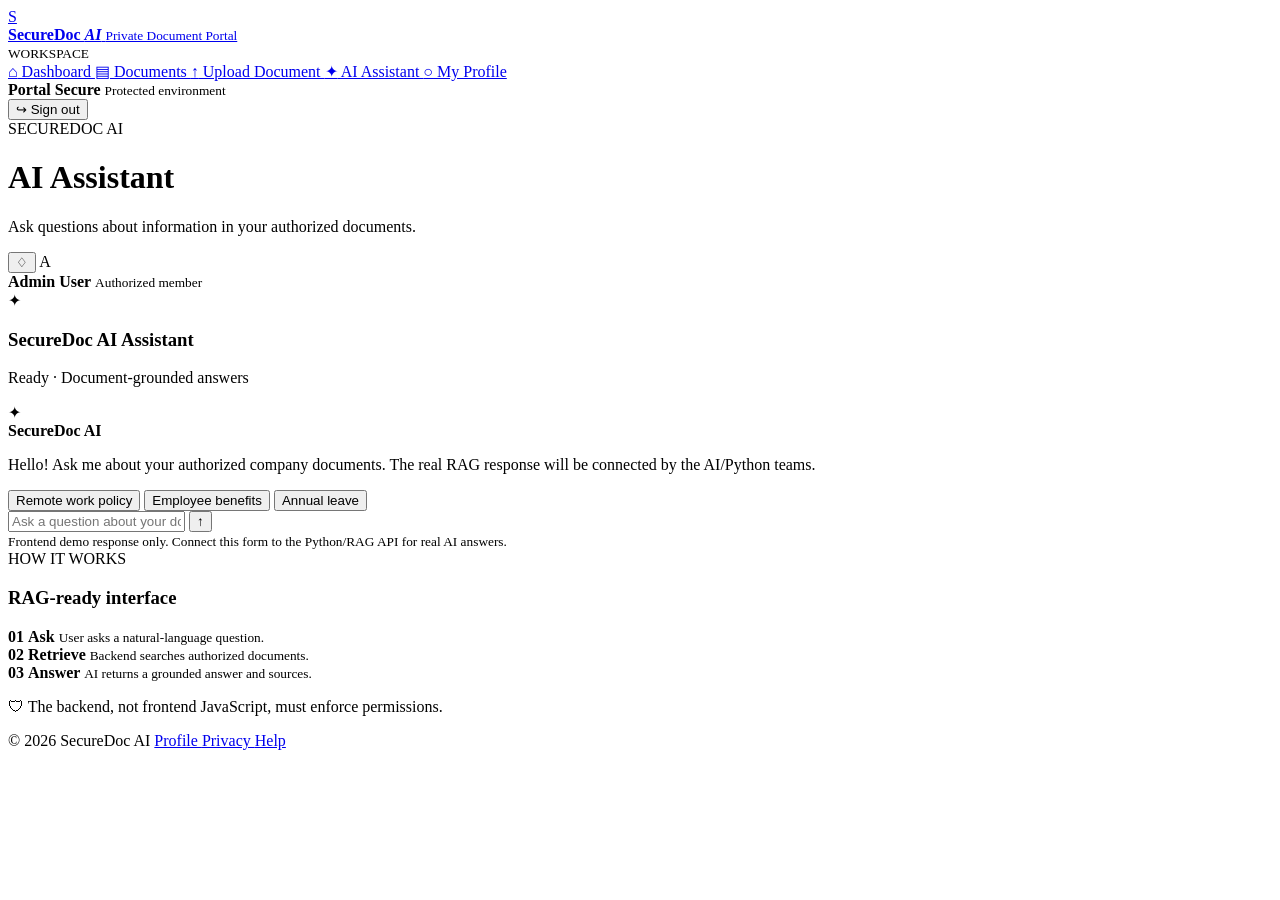
==== assistant.html @ 2c6ee2e2 "Update assistant.html" ====
<!DOCTYPE html>
<html lang="en">

<head>

<meta charset="UTF-8">
<meta name="viewport" content="width=device-width, initial-scale=1.0">

<title>SecureDoc AI | AI Assistant</title>

<link rel="stylesheet" href="css/style.css">

</head>


<body>

<div class="app">

<aside class="sidebar">

    <a class="brand side-brand" href="dashboard.html">

        <span class="logo">S</span>

        <div>
            <b>SecureDoc <i>AI</i></b>
            <small>Private Document Portal</small>
        </div>

    </a>


    <small class="section-label">
        WORKSPACE
    </small>


    <nav>

        <a class="nav" href="dashboard.html">
            <span>⌂</span>
            Dashboard
        </a>

        <a class="nav" href="documents.html">
            <span>▤</span>
            Documents
        </a>

        <a class="nav" href="upload.html">
            <span>↑</span>
            Upload Document
        </a>

        <a class="nav active" href="assistant.html">
            <span>✦</span>
            AI Assistant
        </a>

        <a class="nav" href="profile.html">
            <span>○</span>
            My Profile
        </a>

    </nav>


    <div class="side-bottom">

        <div class="secure">

            <i></i>

            <div>
                <b>Portal Secure</b>
                <small>Protected environment</small>
            </div>

        </div>

        <button id="logout">
            ↪ Sign out
        </button>

    </div>

</aside>


<main class="main">

<header class="topbar">

    <div>

        <span class="eyebrow">
            SECUREDOC AI
        </span>

        <h1>
            AI Assistant
        </h1>

        <p>
            Ask questions about information in your authorized documents.
        </p>

    </div>


    <div class="top-user">

        <button id="bell">
            ♢
        </button>

        <span class="avatar">
            A
        </span>

        <div>
            <b>Admin User</b>
            <small>Authorized member</small>
        </div>

    </div>

</header>


<div class="assistant-layout">


<section class="panel chat-panel">

    <div class="chat-head">

        <span class="ai-avatar big">
            ✦
        </span>

        <div>

            <h3>
                SecureDoc AI Assistant
            </h3>

            <p>
                <i></i>
                Ready · Document-grounded answers
            </p>

        </div>

    </div>


    <div id="messages" class="messages">

        <div class="msg ai">

            <span>
                ✦
            </span>

            <div>

                <b>
                    SecureDoc AI
                </b>

                <p>
                    Hello! Ask me about your authorized company
                    documents. The real RAG response will be connected
                    by the AI/Python teams.
                </p>

            </div>

        </div>

    </div>


    <div class="question-chips">

        <button data-q="What is the remote work policy?">
            Remote work policy
        </button>

        <button data-q="What are the employee benefits?">
            Employee benefits
        </button>

        <button data-q="Find the annual leave policy">
            Annual leave
        </button>

    </div>


    <form id="chatForm" class="chat-form">

        <input
            id="chatInput"
            placeholder="Ask a question about your documents..."
        >

        <button>
            ↑
        </button>

    </form>


    <small class="disclaimer">
        Frontend demo response only. Connect this form to the
        Python/RAG API for real AI answers.
    </small>

</section>


<aside class="panel how">

    <span class="eyebrow">
        HOW IT WORKS
    </span>

    <h3>
        RAG-ready interface
    </h3>


    <div>

        <b>01</b>

        <span>

            <strong>
                Ask
            </strong>

            <small>
                User asks a natural-language question.
            </small>

        </span>

    </div>


    <div>

        <b>02</b>

        <span>

            <strong>
                Retrieve
            </strong>

            <small>
                Backend searches authorized documents.
            </small>

        </span>

    </div>


    <div>

        <b>03</b>

        <span>

            <strong>
                Answer
            </strong>

            <small>
                AI returns a grounded answer and sources.
            </small>

        </span>

    </div>


    <p class="security-callout">

        🛡 The backend, not frontend JavaScript,
        must enforce permissions.

    </p>

</aside>

</div>


<footer>

    <span>
        © 2026 SecureDoc AI
    </span>

    <span>

        <a href="profile.html">
            Profile
        </a>

        <a href="profile.html#privacy">
            Privacy
        </a>

        <a href="profile.html#help">
            Help
        </a>

    </span>

</footer>


</main>

</div>


<div id="toast" class="toast"></div>

<script src="js/app.js"></script>

</body>
</html>
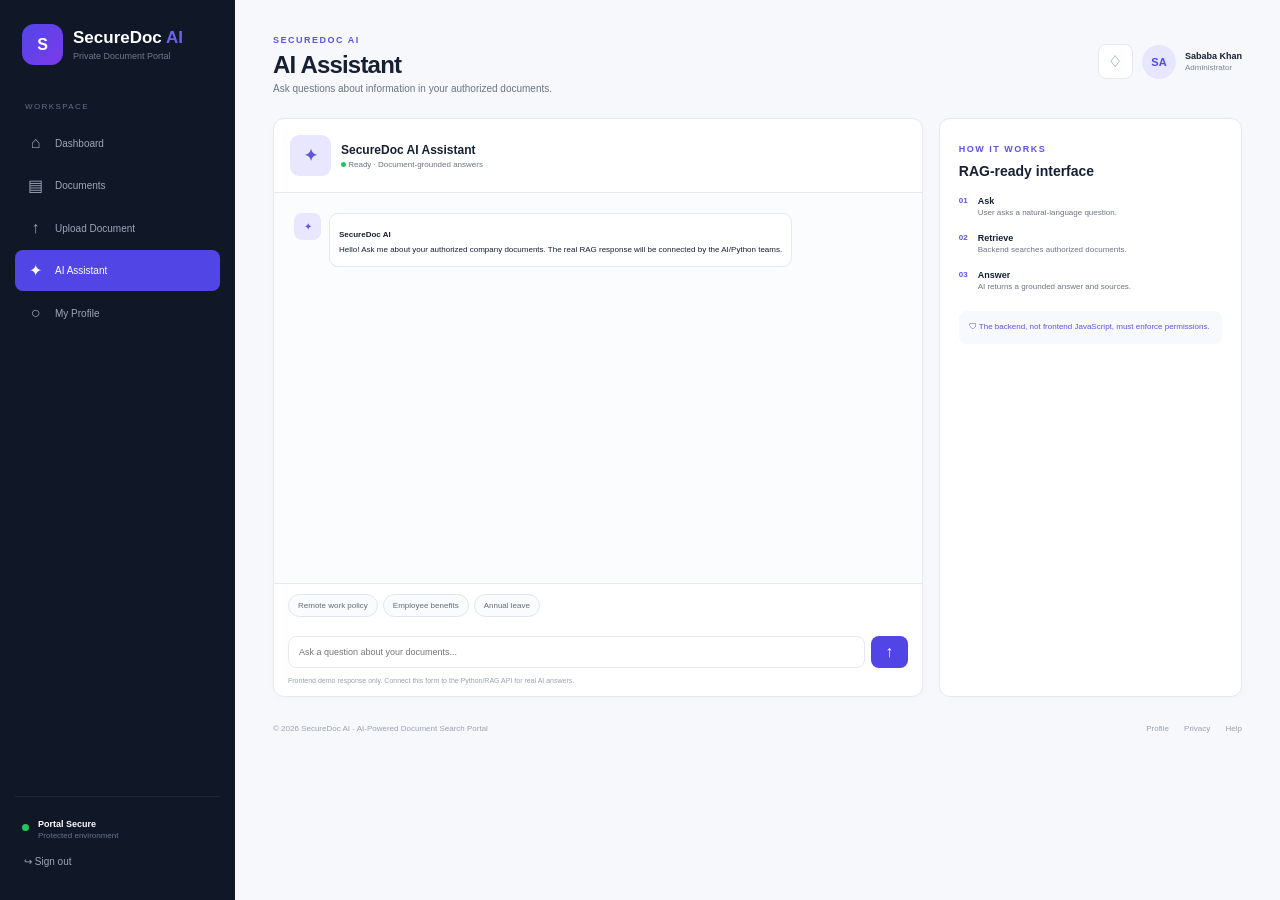
==== commit b315f4e1: "new changes" ====
--- a/assistant.html
+++ b/assistant.html
@@ -1,340 +1,340 @@
-<!DOCTYPE html>
-<html lang="en">
-
-<head>
-
-<meta charset="UTF-8">
-<meta name="viewport" content="width=device-width, initial-scale=1.0">
-
-<title>SecureDoc AI | AI Assistant</title>
-
-<link rel="stylesheet" href="css/style.css">
-
-</head>
-
-
-<body>
-
-<div class="app">
-
-<aside class="sidebar">
-
-    <a class="brand side-brand" href="dashboard.html">
-
-        <span class="logo">S</span>
-
-        <div>
-            <b>SecureDoc <i>AI</i></b>
-            <small>Private Document Portal</small>
-        </div>
-
-    </a>
-
-
-    <small class="section-label">
-        WORKSPACE
-    </small>
-
-
-    <nav>
-
-        <a class="nav" href="dashboard.html">
-            <span>⌂</span>
-            Dashboard
-        </a>
-
-        <a class="nav" href="documents.html">
-            <span>▤</span>
-            Documents
-        </a>
-
-        <a class="nav" href="upload.html">
-            <span>↑</span>
-            Upload Document
-        </a>
-
-        <a class="nav active" href="assistant.html">
-            <span>✦</span>
-            AI Assistant
-        </a>
-
-        <a class="nav" href="profile.html">
-            <span>○</span>
-            My Profile
-        </a>
-
-    </nav>
-
-
-    <div class="side-bottom">
-
-        <div class="secure">
-
-            <i></i>
-
-            <div>
-                <b>Portal Secure</b>
-                <small>Protected environment</small>
-            </div>
-
-        </div>
-
-        <button id="logout">
-            ↪ Sign out
-        </button>
-
-    </div>
-
-</aside>
-
-
-<main class="main">
-
-<header class="topbar">
-
-    <div>
-
-        <span class="eyebrow">
-            SECUREDOC AI
-        </span>
-
-        <h1>
-            AI Assistant
-        </h1>
-
-        <p>
-            Ask questions about information in your authorized documents.
-        </p>
-
-    </div>
-
-
-    <div class="top-user">
-
-        <button id="bell">
-            ♢
-        </button>
-
-        <span class="avatar">
-            A
-        </span>
-
-        <div>
-            <b>Admin User</b>
-            <small>Authorized member</small>
-        </div>
-
-    </div>
-
-</header>
-
-
-<div class="assistant-layout">
-
-
-<section class="panel chat-panel">
-
-    <div class="chat-head">
-
-        <span class="ai-avatar big">
-            ✦
-        </span>
-
-        <div>
-
-            <h3>
-                SecureDoc AI Assistant
-            </h3>
-
-            <p>
-                <i></i>
-                Ready · Document-grounded answers
-            </p>
-
-        </div>
-
-    </div>
-
-
-    <div id="messages" class="messages">
-
-        <div class="msg ai">
-
-            <span>
-                ✦
-            </span>
-
-            <div>
-
-                <b>
-                    SecureDoc AI
-                </b>
-
-                <p>
-                    Hello! Ask me about your authorized company
-                    documents. The real RAG response will be connected
-                    by the AI/Python teams.
-                </p>
-
-            </div>
-
-        </div>
-
-    </div>
-
-
-    <div class="question-chips">
-
-        <button data-q="What is the remote work policy?">
-            Remote work policy
-        </button>
-
-        <button data-q="What are the employee benefits?">
-            Employee benefits
-        </button>
-
-        <button data-q="Find the annual leave policy">
-            Annual leave
-        </button>
-
-    </div>
-
-
-    <form id="chatForm" class="chat-form">
-
-        <input
-            id="chatInput"
-            placeholder="Ask a question about your documents..."
-        >
-
-        <button>
-            ↑
-        </button>
-
-    </form>
-
-
-    <small class="disclaimer">
-        Frontend demo response only. Connect this form to the
-        Python/RAG API for real AI answers.
-    </small>
-
-</section>
-
-
-<aside class="panel how">
-
-    <span class="eyebrow">
-        HOW IT WORKS
-    </span>
-
-    <h3>
-        RAG-ready interface
-    </h3>
-
-
-    <div>
-
-        <b>01</b>
-
-        <span>
-
-            <strong>
-                Ask
-            </strong>
-
-            <small>
-                User asks a natural-language question.
-            </small>
-
-        </span>
-
-    </div>
-
-
-    <div>
-
-        <b>02</b>
-
-        <span>
-
-            <strong>
-                Retrieve
-            </strong>
-
-            <small>
-                Backend searches authorized documents.
-            </small>
-
-        </span>
-
-    </div>
-
-
-    <div>
-
-        <b>03</b>
-
-        <span>
-
-            <strong>
-                Answer
-            </strong>
-
-            <small>
-                AI returns a grounded answer and sources.
-            </small>
-
-        </span>
-
-    </div>
-
-
-    <p class="security-callout">
-
-        🛡 The backend, not frontend JavaScript,
-        must enforce permissions.
-
-    </p>
-
-</aside>
-
-</div>
-
-
-<footer>
-
-    <span>
-        © 2026 SecureDoc AI
-    </span>
-
-    <span>
-
-        <a href="profile.html">
-            Profile
-        </a>
-
-        <a href="profile.html#privacy">
-            Privacy
-        </a>
-
-        <a href="profile.html#help">
-            Help
-        </a>
-
-    </span>
-
-</footer>
-
-
-</main>
-
-</div>
-
-
-<div id="toast" class="toast"></div>
-
-<script src="js/app.js"></script>
-
-</body>
-</html>
+<!DOCTYPE html>
+<html lang="en">
+
+<head>
+
+<meta charset="UTF-8">
+<meta name="viewport" content="width=device-width, initial-scale=1.0">
+
+<title>SecureDoc AI | AI Assistant</title>
+
+<link rel="stylesheet" href="css/style.css">
+
+</head>
+
+
+<body>
+
+<div class="app">
+
+<aside class="sidebar">
+
+    <a class="brand side-brand" href="dashboard.html">
+
+        <span class="logo">S</span>
+
+        <div>
+            <b>SecureDoc <i>AI</i></b>
+            <small>Private Document Portal</small>
+        </div>
+
+    </a>
+
+
+    <small class="section-label">
+        WORKSPACE
+    </small>
+
+
+    <nav>
+
+        <a class="nav" href="dashboard.html">
+            <span>⌂</span>
+            Dashboard
+        </a>
+
+        <a class="nav" href="documents.html">
+            <span>▤</span>
+            Documents
+        </a>
+
+        <a class="nav" href="upload.html">
+            <span>↑</span>
+            Upload Document
+        </a>
+
+        <a class="nav active" href="assistant.html">
+            <span>✦</span>
+            AI Assistant
+        </a>
+
+        <a class="nav" href="profile.html">
+            <span>○</span>
+            My Profile
+        </a>
+
+    </nav>
+
+
+    <div class="side-bottom">
+
+        <div class="secure">
+
+            <i></i>
+
+            <div>
+                <b>Portal Secure</b>
+                <small>Protected environment</small>
+            </div>
+
+        </div>
+
+        <button id="logout">
+            ↪ Sign out
+        </button>
+
+    </div>
+
+</aside>
+
+
+<main class="main">
+
+<header class="topbar">
+
+    <div>
+
+        <span class="eyebrow">
+            SECUREDOC AI
+        </span>
+
+        <h1>
+            AI Assistant
+        </h1>
+
+        <p>
+            Ask questions about information in your authorized documents.
+        </p>
+
+    </div>
+
+
+    <div class="top-user">
+
+        <button id="bell">
+            ♢
+        </button>
+
+        <span class="avatar">
+            SA
+        </span>
+
+        <div>
+            <b>Sababa Khan</b>
+            <small>Administrator</small>
+        </div>
+
+    </div>
+
+</header>
+
+
+<div class="assistant-layout">
+
+
+<section class="panel chat-panel">
+
+    <div class="chat-head">
+
+        <span class="ai-avatar big">
+            ✦
+        </span>
+
+        <div>
+
+            <h3>
+                SecureDoc AI Assistant
+            </h3>
+
+            <p>
+                <i></i>
+                Ready · Document-grounded answers
+            </p>
+
+        </div>
+
+    </div>
+
+
+    <div id="messages" class="messages">
+
+        <div class="msg ai">
+
+            <span>
+                ✦
+            </span>
+
+            <div>
+
+                <b>
+                    SecureDoc AI
+                </b>
+
+                <p>
+                    Hello! Ask me about your authorized company
+                    documents. The real RAG response will be connected
+                    by the AI/Python teams.
+                </p>
+
+            </div>
+
+        </div>
+
+    </div>
+
+
+    <div class="question-chips">
+
+        <button data-q="What is the remote work policy?">
+            Remote work policy
+        </button>
+
+        <button data-q="What are the employee benefits?">
+            Employee benefits
+        </button>
+
+        <button data-q="Find the annual leave policy">
+            Annual leave
+        </button>
+
+    </div>
+
+
+    <form id="chatForm" class="chat-form">
+
+        <input
+            id="chatInput"
+            placeholder="Ask a question about your documents..."
+        >
+
+        <button>
+            ↑
+        </button>
+
+    </form>
+
+
+    <small class="disclaimer">
+        Frontend demo response only. Connect this form to the
+        Python/RAG API for real AI answers.
+    </small>
+
+</section>
+
+
+<aside class="panel how">
+
+    <span class="eyebrow">
+        HOW IT WORKS
+    </span>
+
+    <h3>
+        RAG-ready interface
+    </h3>
+
+
+    <div>
+
+        <b>01</b>
+
+        <span>
+
+            <strong>
+                Ask
+            </strong>
+
+            <small>
+                User asks a natural-language question.
+            </small>
+
+        </span>
+
+    </div>
+
+
+    <div>
+
+        <b>02</b>
+
+        <span>
+
+            <strong>
+                Retrieve
+            </strong>
+
+            <small>
+                Backend searches authorized documents.
+            </small>
+
+        </span>
+
+    </div>
+
+
+    <div>
+
+        <b>03</b>
+
+        <span>
+
+            <strong>
+                Answer
+            </strong>
+
+            <small>
+                AI returns a grounded answer and sources.
+            </small>
+
+        </span>
+
+    </div>
+
+
+    <p class="security-callout">
+
+        🛡 The backend, not frontend JavaScript,
+        must enforce permissions.
+
+    </p>
+
+</aside>
+
+</div>
+
+
+<footer>
+
+    <span>
+        © 2026 SecureDoc AI - AI-Powered Document Search Portal
+    </span>
+
+    <span>
+
+        <a href="profile.html">
+            Profile
+        </a>
+
+        <a href="profile.html#privacy">
+            Privacy
+        </a>
+
+        <a href="profile.html#help">
+            Help
+        </a>
+
+    </span>
+
+</footer>
+
+
+</main>
+
+</div>
+
+
+<div id="toast" class="toast"></div>
+
+<script src="js/app.js"></script>
+
+</body>
+</html>
--- a/css/style.css
+++ b/css/style.css
@@ -0,0 +1,1659 @@
+:root {
+    --navy: #0f172a;
+    --ink: #172033;
+    --muted: #6b7485;
+    --line: #e6e9ef;
+    --bg: #f7f8fb;
+    --white: #ffffff;
+    --primary: #5146e5;
+    --purple: #7c3aed;
+    --green: #16a34a;
+}
+
+* {
+    box-sizing: border-box;
+    margin: 0;
+    padding: 0;
+}
+
+body {
+    font-family: Inter, "Segoe UI", Arial, sans-serif;
+    background: var(--bg);
+    color: var(--ink);
+}
+
+a {
+    text-decoration: none;
+    color: inherit;
+}
+
+button,
+input,
+select {
+    font: inherit;
+}
+
+button {
+    cursor: pointer;
+}
+
+
+/* BRAND */
+
+.brand {
+    display: flex;
+    align-items: center;
+    gap: 10px;
+}
+
+.logo {
+    width: 41px;
+    height: 41px;
+    display: grid;
+    place-items: center;
+    border-radius: 12px;
+    background: linear-gradient(
+        135deg,
+        #5146e5,
+        #7c3aed
+    );
+    color: white;
+    font-weight: 900;
+}
+
+.brand b {
+    font-size: 17px;
+}
+
+.brand i {
+    font-style: normal;
+    color: #6c63ed;
+}
+
+.brand small {
+    display: block;
+    color: #8790a2;
+    font-size: 9px;
+    margin-top: 3px;
+}
+
+
+/* LABELS */
+
+.eyebrow {
+    font-size: 9px;
+    font-weight: 800;
+    letter-spacing: 1.5px;
+    color: #5d55dc;
+}
+
+.eyebrow.light {
+    color: #cdd2ee;
+}
+
+
+/* BUTTONS */
+
+.btn {
+    display: inline-flex;
+    align-items: center;
+    justify-content: center;
+    gap: 7px;
+
+    border: 0;
+    border-radius: 8px;
+
+    padding: 11px 15px;
+
+    font-size: 10px;
+    font-weight: 750;
+}
+
+.btn.primary {
+    background: var(--primary);
+    color: white;
+    box-shadow: 0 5px 14px #5146e52b;
+}
+
+.btn.primary:hover {
+    background: #4338ca;
+}
+
+.btn.white {
+    background: white;
+    color: #4338ca;
+}
+
+.btn.secondary {
+    background: #eef0ff;
+    color: #4d46c8;
+    border: 1px solid #dfe3ff;
+}
+
+
+/* LOGIN */
+
+.login-body {
+    background: white;
+}
+
+.login-layout {
+    min-height: 100vh;
+    display: grid;
+    grid-template-columns: 1.08fr .92fr;
+}
+
+.login-brand-panel {
+    padding: 38px 8%;
+    display: flex;
+    flex-direction: column;
+    background: linear-gradient(
+        145deg,
+        #fbfcff,
+        #f3f4ff
+    );
+}
+
+.hero-copy {
+    margin: auto 0;
+    max-width: 600px;
+}
+
+.hero-copy h1 {
+    font-size: 53px;
+    line-height: 1.04;
+    letter-spacing: -2.5px;
+    margin: 14px 0;
+}
+
+.hero-copy h1 span {
+    color: #5d55dc;
+}
+
+.hero-copy > p {
+    font-size: 14px;
+    color: var(--muted);
+    line-height: 1.8;
+    max-width: 540px;
+}
+
+.feature {
+    display: flex;
+    gap: 12px;
+    margin-top: 20px;
+}
+
+.feature > b {
+    width: 30px;
+    height: 30px;
+
+    display: grid;
+    place-items: center;
+
+    background: white;
+    color: #5146e5;
+
+    border-radius: 9px;
+
+    box-shadow: 0 5px 18px #1018280d;
+}
+
+.feature strong,
+.feature small {
+    display: block;
+}
+
+.feature strong {
+    font-size: 11px;
+}
+
+.feature small {
+    font-size: 9px;
+    color: var(--muted);
+    margin-top: 3px;
+}
+
+.copyright {
+    font-size: 9px;
+    color: #9aa2b1;
+}
+
+.login-panel {
+    display: grid;
+    place-items: center;
+    padding: 30px;
+}
+
+.login-card {
+    width: min(420px, 100%);
+}
+
+.mobile-brand {
+    display: none;
+}
+
+.login-mark {
+    width: 48px;
+    height: 48px;
+
+    border-radius: 13px;
+
+    background: #eef0ff;
+    color: #5146e5;
+
+    display: grid;
+    place-items: center;
+
+    font-size: 21px;
+
+    margin-bottom: 20px;
+}
+
+.login-card h2 {
+    font-size: 31px;
+    letter-spacing: -1px;
+    margin: 7px 0;
+}
+
+.login-card > p {
+    font-size: 11px;
+    color: var(--muted);
+    margin-bottom: 25px;
+}
+
+.login-card label {
+    display: block;
+    font-size: 10px;
+    font-weight: 750;
+    margin: 15px 0 7px;
+}
+
+.login-card input {
+    width: 100%;
+    border: 1px solid #dfe3ea;
+    border-radius: 8px;
+    padding: 12px;
+    font-size: 11px;
+    outline: 0;
+}
+
+.login-card input:focus {
+    border-color: #7169eb;
+    box-shadow: 0 0 0 3px #efefff;
+}
+
+.label-row {
+    display: flex;
+    justify-content: space-between;
+    align-items: center;
+}
+
+.label-row a {
+    font-size: 9px;
+    color: #5146c9;
+}
+
+.password-box {
+    position: relative;
+}
+
+.password-box input {
+    padding-right: 55px;
+}
+
+.password-box button {
+    position: absolute;
+    right: 4px;
+    top: 4px;
+
+    border: 0;
+    background: #f4f5f8;
+
+    border-radius: 6px;
+
+    padding: 8px;
+
+    font-size: 9px;
+    color: #667085;
+}
+
+.check {
+    display: flex !important;
+    align-items: center;
+    gap: 7px;
+
+    color: var(--muted);
+    font-weight: 500 !important;
+}
+
+.check input {
+    width: auto;
+}
+
+.full {
+    width: 100%;
+}
+
+.message {
+    font-size: 9px;
+    text-align: center;
+    min-height: 15px;
+    margin-top: 9px;
+}
+
+.restricted {
+    display: flex;
+    gap: 10px;
+
+    background: #f7f8fb;
+    border: 1px solid var(--line);
+
+    padding: 13px;
+    border-radius: 9px;
+
+    margin-top: 20px;
+}
+
+.restricted b,
+.restricted small {
+    display: block;
+}
+
+.restricted b {
+    font-size: 10px;
+}
+
+.restricted small {
+    font-size: 8px;
+    color: var(--muted);
+    line-height: 1.5;
+    margin-top: 3px;
+}
+
+
+/* APP */
+
+.app {
+    min-height: 100vh;
+}
+
+.sidebar {
+    position: fixed;
+
+    left: 0;
+    top: 0;
+    bottom: 0;
+
+    width: 235px;
+
+    background: #101827;
+    color: white;
+
+    padding: 24px 15px;
+
+    display: flex;
+    flex-direction: column;
+}
+
+.side-brand {
+    padding: 0 7px 27px;
+}
+
+.side-brand small {
+    color: #6e788c;
+}
+
+.section-label {
+    color: #657086;
+    letter-spacing: 1.4px;
+    font-size: 8px;
+    padding: 10px;
+}
+
+.nav {
+    display: flex;
+    align-items: center;
+    gap: 11px;
+
+    color: #9da7b8;
+
+    padding: 11px 12px;
+
+    border-radius: 8px;
+
+    font-size: 10px;
+
+    margin: 2px 0;
+}
+
+.nav span {
+    font-size: 16px;
+    width: 17px;
+    text-align: center;
+}
+
+.nav:hover {
+    background: #ffffff0d;
+    color: white;
+}
+
+.nav.active {
+    background: #5146e5;
+    color: white;
+}
+
+.side-bottom {
+    margin-top: auto;
+
+    border-top: 1px solid #ffffff12;
+
+    padding-top: 15px;
+}
+
+.secure {
+    display: flex;
+    gap: 9px;
+    padding: 7px;
+}
+
+.secure i {
+    width: 7px;
+    height: 7px;
+
+    border-radius: 50%;
+
+    background: #22c55e;
+
+    margin-top: 5px;
+}
+
+.secure b,
+.secure small {
+    display: block;
+}
+
+.secure b {
+    font-size: 9px;
+}
+
+.secure small {
+    font-size: 8px;
+    color: #68758a;
+    margin-top: 2px;
+}
+
+.side-bottom button {
+    background: none;
+    border: 0;
+    color: #9da7b8;
+    font-size: 10px;
+    padding: 9px;
+}
+
+
+/* MAIN */
+
+.main {
+    margin-left: 235px;
+    padding: 29px 38px;
+    min-height: 100vh;
+}
+
+.topbar {
+    display: flex;
+    justify-content: space-between;
+    align-items: center;
+
+    margin-bottom: 24px;
+}
+
+.topbar h1 {
+    font-size: 24px;
+    letter-spacing: -.8px;
+    margin-top: 4px;
+}
+
+.topbar p {
+    font-size: 10px;
+    color: var(--muted);
+    margin-top: 4px;
+}
+
+.top-user {
+    display: flex;
+    align-items: center;
+    gap: 9px;
+}
+
+.top-user button {
+    width: 35px;
+    height: 35px;
+
+    border: 1px solid var(--line);
+    background: white;
+
+    border-radius: 8px;
+
+    color: #697386;
+}
+
+.avatar {
+    width: 34px;
+    height: 34px;
+
+    border-radius: 50%;
+
+    background: #e6e6ff;
+    color: #5146e5;
+
+    display: grid;
+    place-items: center;
+
+    font-weight: 800;
+    font-size: 11px;
+}
+
+.top-user b,
+.top-user small {
+    display: block;
+}
+
+.top-user b {
+    font-size: 9px;
+}
+
+.top-user small {
+    font-size: 8px;
+    color: #7c8596;
+    margin-top: 2px;
+}
+
+
+/* DASHBOARD */
+
+.welcome {
+    display: flex;
+    justify-content: space-between;
+    align-items: center;
+
+    background: linear-gradient(
+        120deg,
+        #151c34,
+        #3c318e
+    );
+
+    color: white;
+
+    padding: 25px 27px;
+
+    border-radius: 13px;
+
+    margin-bottom: 17px;
+}
+
+.welcome h2 {
+    font-size: 21px;
+    margin: 6px 0;
+}
+
+.welcome p {
+    font-size: 9px;
+    color: #cbd1e5;
+}
+
+.stats {
+    display: grid;
+    grid-template-columns: repeat(3, 1fr);
+    gap: 12px;
+
+    margin-bottom: 17px;
+}
+
+.stat {
+    background: white;
+
+    border: 1px solid var(--line);
+
+    border-radius: 10px;
+
+    padding: 15px;
+
+    display: flex;
+    gap: 10px;
+}
+
+.stat-icon {
+    width: 38px;
+    height: 38px;
+
+    border-radius: 9px;
+
+    display: grid;
+    place-items: center;
+}
+
+.blue {
+    background: #e0edff;
+    color: #2563eb;
+}
+
+.purple {
+    background: #eee8ff;
+    color: #6d28d9;
+}
+
+.green {
+    background: #dcfce7;
+    color: #15803d;
+}
+
+.stat small,
+.stat strong,
+.stat em {
+    display: block;
+}
+
+.stat small {
+    font-size: 8px;
+    color: #788193;
+}
+
+.stat strong {
+    font-size: 17px;
+    margin: 3px 0;
+}
+
+.stat em {
+    font-size: 8px;
+    color: #16a34a;
+    font-style: normal;
+}
+
+
+/* PANELS */
+
+.panel {
+    background: white;
+
+    border: 1px solid var(--line);
+
+    border-radius: 11px;
+
+    padding: 19px;
+
+    box-shadow: 0 2px 8px #10182805;
+}
+
+.ai-search {
+    margin-bottom: 17px;
+}
+
+.title-row {
+    display: flex;
+    gap: 10px;
+    align-items: center;
+}
+
+.sparkle {
+    width: 35px;
+    height: 35px;
+
+    background: #eef0ff;
+    color: #5146e5;
+
+    border-radius: 9px;
+
+    display: grid;
+    place-items: center;
+}
+
+.title-row h3 {
+    font-size: 15px;
+    margin-top: 4px;
+}
+
+.ai-search > p {
+    font-size: 9px;
+    color: var(--muted);
+    margin: 7px 0 13px;
+}
+
+.search-box {
+    display: flex;
+    align-items: center;
+
+    border: 1px solid #dfe3ea;
+
+    border-radius: 8px;
+
+    padding: 4px 4px 4px 11px;
+}
+
+.search-box > span {
+    font-size: 18px;
+    color: #8992a1;
+}
+
+.search-box input {
+    flex: 1;
+
+    border: 0;
+    outline: 0;
+
+    padding: 10px;
+
+    font-size: 10px;
+}
+
+.chips {
+    display: flex;
+    gap: 6px;
+    align-items: center;
+    flex-wrap: wrap;
+
+    margin-top: 9px;
+
+    font-size: 8px;
+    color: #8992a1;
+}
+
+.chips button,
+.question-chips button {
+    border: 1px solid #e1e5ed;
+
+    background: #fafbfc;
+    color: #626c7c;
+
+    border-radius: 18px;
+
+    padding: 6px 9px;
+
+    font-size: 8px;
+}
+
+.grid-2 {
+    display: grid;
+
+    grid-template-columns: 1.35fr 1fr;
+
+    gap: 16px;
+}
+
+.panel-head {
+    display: flex;
+    justify-content: space-between;
+    align-items: center;
+
+    margin-bottom: 11px;
+}
+
+.panel-head h3 {
+    font-size: 13px;
+}
+
+.panel-head p {
+    font-size: 8px;
+    color: var(--muted);
+    margin-top: 3px;
+}
+
+.panel-head a {
+    font-size: 9px;
+    color: #5146c9;
+}
+
+
+/* DOCUMENT */
+
+.document {
+    display: flex;
+    align-items: center;
+    gap: 10px;
+
+    border-top: 1px solid #f0f1f4;
+
+    padding: 11px 2px;
+}
+
+.file {
+    width: 38px;
+    height: 38px;
+
+    border-radius: 8px;
+
+    display: grid;
+    place-items: center;
+
+    font-size: 8px;
+    font-weight: 800;
+}
+
+.pdf {
+    background: #fee2e2;
+    color: #dc2626;
+}
+
+.docx {
+    background: #dbeafe;
+    color: #2563eb;
+}
+
+.xlsx {
+    background: #dcfce7;
+    color: #15803d;
+}
+
+.doc-info {
+    flex: 1;
+}
+
+.doc-info b,
+.doc-info small {
+    display: block;
+}
+
+.doc-info b {
+    font-size: 9px;
+}
+
+.doc-info small {
+    font-size: 8px;
+    color: #7e8798;
+    margin-top: 3px;
+}
+
+.star {
+    border: 0;
+    background: transparent;
+    color: #c1c7d0;
+    font-size: 15px;
+}
+
+.star.fav {
+    color: #f59e0b;
+}
+
+
+/* AI CARD */
+
+.assistant-card {
+    display: flex;
+    gap: 9px;
+
+    background: #f8f8ff;
+
+    padding: 14px;
+
+    border-radius: 8px;
+}
+
+.ai-avatar {
+    width: 35px;
+    height: 35px;
+
+    border-radius: 9px;
+
+    background: #e9e6ff;
+    color: #5d55dc;
+
+    display: grid;
+    place-items: center;
+
+    font-weight: 800;
+}
+
+.assistant-card b {
+    font-size: 9px;
+}
+
+.assistant-card p {
+    font-size: 8px;
+    color: var(--muted);
+
+    margin: 4px 0;
+}
+
+.assistant-card a {
+    font-size: 8px;
+    color: #5146c9;
+}
+
+.safe-note {
+    display: flex;
+    gap: 8px;
+
+    background: #effdf4;
+
+    border: 1px solid #d8f6e1;
+
+    padding: 10px;
+
+    border-radius: 8px;
+
+    margin-top: 11px;
+}
+
+.safe-note b {
+    font-size: 8px;
+    color: #166534;
+}
+
+.safe-note small {
+    display: block;
+
+    font-size: 7px;
+    color: #4d7a5b;
+
+    margin-top: 2px;
+}
+
+
+/* TOOLBAR */
+
+.toolbar {
+    display: flex;
+    gap: 10px;
+    margin-bottom: 14px;
+}
+
+.field-search {
+    display: flex;
+    align-items: center;
+    gap: 7px;
+
+    background: white;
+
+    border: 1px solid var(--line);
+
+    border-radius: 8px;
+
+    padding: 4px 11px;
+
+    flex: 1;
+}
+
+.field-search span {
+    font-size: 17px;
+    color: #8992a1;
+}
+
+.field-search input {
+    flex: 1;
+
+    border: 0;
+    outline: 0;
+
+    padding: 9px;
+
+    font-size: 10px;
+}
+
+.tabs {
+    display: flex;
+    gap: 5px;
+
+    border-bottom: 1px solid var(--line);
+
+    padding-bottom: 10px;
+
+    margin-bottom: 2px;
+}
+
+.tabs button {
+    border: 0;
+
+    background: #f5f6f8;
+    color: #687284;
+
+    border-radius: 18px;
+
+    padding: 6px 11px;
+
+    font-size: 8px;
+}
+
+.tabs button.active {
+    background: #5146e5;
+    color: white;
+}
+
+
+/* UPLOAD */
+
+.drop-zone {
+    border: 2px dashed #cdd5e6;
+
+    background: #fafbff;
+
+    border-radius: 11px;
+
+    padding: 38px;
+
+    text-align: center;
+
+    margin: 16px 0;
+}
+
+.upload-icon {
+    width: 49px;
+    height: 49px;
+
+    border-radius: 13px;
+
+    background: #eef0ff;
+    color: #5146e5;
+
+    display: grid;
+    place-items: center;
+
+    margin: auto;
+
+    font-size: 23px;
+}
+
+.drop-zone h3 {
+    font-size: 12px;
+    margin: 10px 0 4px;
+}
+
+.drop-zone p {
+    font-size: 8px;
+    color: var(--muted);
+    margin-bottom: 12px;
+}
+
+.form-grid {
+    display: grid;
+
+    grid-template-columns: 1fr 1fr;
+
+    gap: 12px;
+}
+
+.form-grid label {
+    font-size: 9px;
+    font-weight: 750;
+}
+
+.form-grid input,
+.form-grid select {
+    width: 100%;
+
+    display: block;
+
+    margin-top: 6px;
+
+    border: 1px solid var(--line);
+
+    border-radius: 7px;
+
+    padding: 10px;
+
+    font-size: 9px;
+
+    outline: 0;
+
+    background: white;
+}
+
+.warning {
+    background: #fff8e9;
+
+    border: 1px solid #fde6b9;
+
+    padding: 12px;
+
+    border-radius: 8px;
+
+    margin-top: 22px;
+}
+
+.warning b {
+    font-size: 9px;
+    color: #966600;
+}
+
+.warning p {
+    font-size: 8px;
+
+    color: #806321;
+
+    line-height: 1.5;
+
+    margin-top: 4px;
+}
+
+.side-title {
+    font-size: 15px;
+    margin: 8px 0 18px;
+}
+
+.checklist {
+    display: grid;
+    gap: 14px;
+}
+
+.checklist > div {
+    display: flex;
+    gap: 9px;
+
+    color: #15803d;
+
+    font-size: 12px;
+}
+
+.checklist b,
+.checklist small {
+    display: block;
+    color: var(--ink);
+}
+
+.checklist b {
+    font-size: 9px;
+}
+
+.checklist small {
+    font-size: 8px;
+
+    color: var(--muted);
+
+    font-weight: 400;
+
+    margin-top: 3px;
+}
+
+
+/* CHAT */
+
+.assistant-layout {
+    display: grid;
+
+    grid-template-columns: 1.5fr .7fr;
+
+    gap: 16px;
+}
+
+.chat-panel {
+    padding: 0;
+    overflow: hidden;
+}
+
+.chat-head {
+    display: flex;
+    align-items: center;
+    gap: 10px;
+
+    padding: 16px;
+
+    border-bottom: 1px solid var(--line);
+}
+
+.ai-avatar.big {
+    width: 41px;
+    height: 41px;
+}
+
+.chat-head h3 {
+    font-size: 12px;
+}
+
+.chat-head p {
+    font-size: 8px;
+    color: var(--muted);
+    margin-top: 3px;
+}
+
+.chat-head i {
+    display: inline-block;
+
+    width: 5px;
+    height: 5px;
+
+    background: #22c55e;
+
+    border-radius: 50%;
+}
+
+.messages {
+    height: 390px;
+
+    overflow: auto;
+
+    background: #fbfcfe;
+
+    padding: 20px;
+}
+
+.msg {
+    display: flex;
+    gap: 8px;
+
+    max-width: 88%;
+
+    margin-bottom: 16px;
+}
+
+.msg.user {
+    margin-left: auto;
+    flex-direction: row-reverse;
+}
+
+.msg > span {
+    width: 27px;
+    height: 27px;
+
+    flex: none;
+
+    border-radius: 8px;
+
+    background: #e9e6ff;
+    color: #5d55dc;
+
+    display: grid;
+    place-items: center;
+
+    font-size: 10px;
+}
+
+.msg > div {
+    background: white;
+
+    border: 1px solid var(--line);
+
+    border-radius: 9px;
+
+    padding: 9px;
+}
+
+.msg.user > div {
+    background: #5146e5;
+    color: white;
+    border: 0;
+}
+
+.msg b {
+    font-size: 8px;
+}
+
+.msg p {
+    font-size: 8px;
+
+    line-height: 1.6;
+
+    margin-top: 3px;
+}
+
+.question-chips {
+    padding: 10px 14px;
+
+    border-top: 1px solid var(--line);
+
+    display: flex;
+
+    gap: 5px;
+
+    flex-wrap: wrap;
+}
+
+.chat-form {
+    display: flex;
+
+    gap: 6px;
+
+    padding: 9px 14px;
+}
+
+.chat-form input {
+    flex: 1;
+
+    border: 1px solid var(--line);
+
+    border-radius: 8px;
+
+    padding: 10px;
+
+    font-size: 9px;
+
+    outline: 0;
+}
+
+.chat-form button {
+    width: 37px;
+
+    border: 0;
+
+    border-radius: 8px;
+
+    background: #5146e5;
+
+    color: white;
+}
+
+.disclaimer {
+    display: block;
+
+    padding: 0 14px 12px;
+
+    color: #9aa2b1;
+
+    font-size: 7px;
+}
+
+.how h3 {
+    font-size: 14px;
+
+    margin: 7px 0 17px;
+}
+
+.how > div {
+    display: flex;
+
+    gap: 10px;
+
+    margin: 16px 0;
+}
+
+.how > div > b {
+    font-size: 8px;
+
+    color: #5d55dc;
+}
+
+.how strong,
+.how small {
+    display: block;
+}
+
+.how strong {
+    font-size: 9px;
+}
+
+.how small {
+    font-size: 8px;
+
+    color: var(--muted);
+
+    margin-top: 2px;
+}
+
+.security-callout {
+    font-size: 8px;
+
+    line-height: 1.6;
+
+    background: #f8f8ff;
+
+    color: #5d55dc;
+
+    padding: 10px;
+
+    border-radius: 8px;
+
+    margin-top: 20px;
+}
+
+
+/* PROFILE */
+
+.profile-avatar {
+    width: 63px;
+    height: 63px;
+
+    border-radius: 50%;
+
+    background: #e7e7ff;
+    color: #5146e5;
+
+    display: grid;
+    place-items: center;
+
+    font-size: 20px;
+
+    font-weight: 800;
+
+    margin-bottom: 17px;
+}
+
+.approved {
+    display: flex;
+    gap: 9px;
+
+    background: #ecfdf3;
+
+    border: 1px solid #d5f5df;
+
+    padding: 12px;
+
+    border-radius: 8px;
+}
+
+.approved b,
+.approved small {
+    display: block;
+}
+
+.approved b {
+    font-size: 9px;
+    color: #166534;
+}
+
+.approved small {
+    font-size: 8px;
+    color: #4d7a5b;
+    margin-top: 3px;
+}
+
+.info {
+    display: flex;
+    justify-content: space-between;
+
+    border-bottom: 1px solid #f0f1f4;
+
+    padding: 13px 0;
+
+    font-size: 9px;
+}
+
+.info span {
+    color: var(--muted);
+}
+
+.profile-section {
+    border-top: 1px solid var(--line);
+
+    margin-top: 18px;
+
+    padding-top: 14px;
+}
+
+.profile-section h3 {
+    font-size: 10px;
+}
+
+.profile-section p {
+    font-size: 8px;
+
+    color: var(--muted);
+
+    line-height: 1.6;
+
+    margin-top: 5px;
+}
+
+
+/* RESTRICTED */
+
+.empty {
+    text-align: center;
+
+    padding: 75px;
+}
+
+.lock {
+    font-size: 40px;
+
+    margin-bottom: 12px;
+}
+
+.empty h2 {
+    font-size: 22px;
+
+    margin: 6px 0;
+}
+
+.empty p {
+    font-size: 9px;
+
+    color: var(--muted);
+
+    margin-bottom: 16px;
+}
+
+
+/* TOAST */
+
+.toast {
+    position: fixed;
+
+    right: 20px;
+    bottom: 20px;
+
+    background: #101827;
+
+    color: white;
+
+    padding: 11px 14px;
+
+    border-radius: 8px;
+
+    font-size: 9px;
+
+    opacity: 0;
+
+    transform: translateY(10px);
+
+    transition: .2s;
+}
+
+.toast.show {
+    opacity: 1;
+
+    transform: translateY(0);
+}
+
+
+/* FOOTER */
+
+footer {
+    display: flex;
+
+    justify-content: space-between;
+
+    color: #9aa2b1;
+
+    font-size: 8px;
+
+    margin-top: 27px;
+
+    padding-bottom: 7px;
+}
+
+footer a {
+    margin-left: 13px;
+}
+
+
+/* RESPONSIVE */
+
+@media(max-width: 950px) {
+
+    .login-layout {
+        grid-template-columns: 1fr;
+    }
+
+    .login-brand-panel {
+        display: none;
+    }
+
+    .login-panel {
+        min-height: 100vh;
+    }
+
+    .grid-2,
+    .assistant-layout {
+        grid-template-columns: 1fr;
+    }
+
+    .stats {
+        grid-template-columns: 1fr;
+    }
+
+    .sidebar {
+        width: 200px;
+    }
+
+    .main {
+        margin-left: 200px;
+    }
+
+}
+
+
+@media(max-width: 650px) {
+
+    .sidebar {
+        width: 58px;
+        padding: 15px 7px;
+    }
+
+    .side-brand div,
+    .section-label {
+        display: none;
+    }
+
+    .nav {
+        justify-content: center;
+        font-size: 0;
+        padding: 12px;
+    }
+
+    .nav span {
+        font-size: 18px;
+    }
+
+    .secure,
+    .side-bottom button {
+        display: none;
+    }
+
+    .main {
+        margin-left: 58px;
+        padding: 18px;
+    }
+
+    .top-user > div {
+        display: none;
+    }
+
+    .welcome {
+        display: block;
+    }
+
+    .welcome .btn {
+        margin-top: 14px;
+    }
+
+    .form-grid {
+        grid-template-columns: 1fr;
+    }
+
+    .mobile-brand {
+        display: flex;
+        margin-bottom: 35px;
+    }
+
+    .login-mark {
+        margin-top: 0;
+    }
+
+}
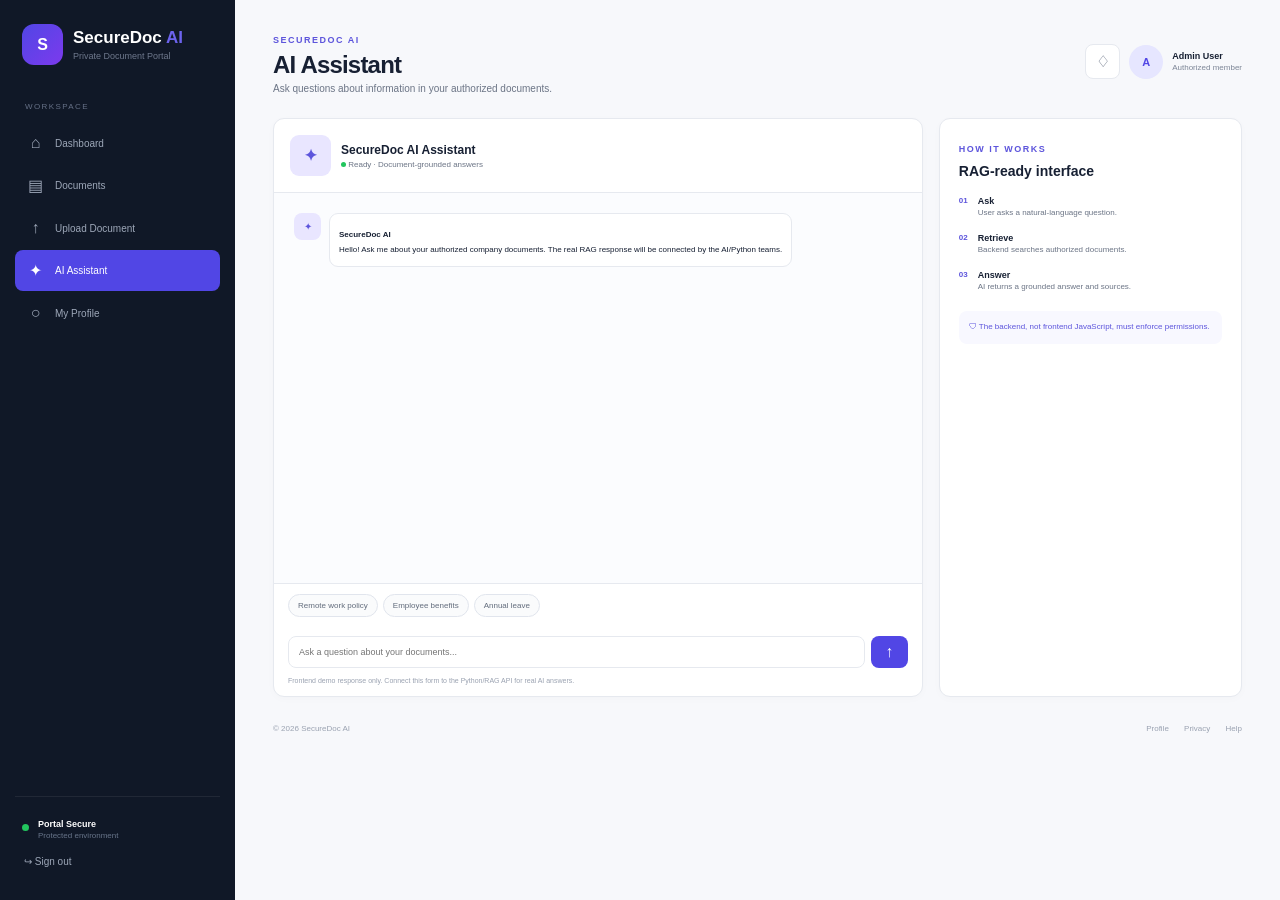
==== commit cd30d177: "Merge branch 'main' of https://github.com/Sababa-netizen/AI-Portal" ====
--- a/assistant.html
+++ b/assistant.html
@@ -116,12 +116,12 @@
         </button>
 
         <span class="avatar">
-            SA
+            A
         </span>
 
         <div>
-            <b>Sababa Khan</b>
-            <small>Administrator</small>
+            <b>Admin User</b>
+            <small>Authorized member</small>
         </div>
 
     </div>
@@ -305,7 +305,7 @@
 <footer>
 
     <span>
-        © 2026 SecureDoc AI - AI-Powered Document Search Portal
+        © 2026 SecureDoc AI
     </span>
 
     <span>
@@ -337,4 +337,4 @@
 <script src="js/app.js"></script>
 
 </body>
-</html>+</html>
--- a/css/style.css
+++ b/css/style.css
@@ -1656,4 +1656,4 @@
         margin-top: 0;
     }
 
-}+}
